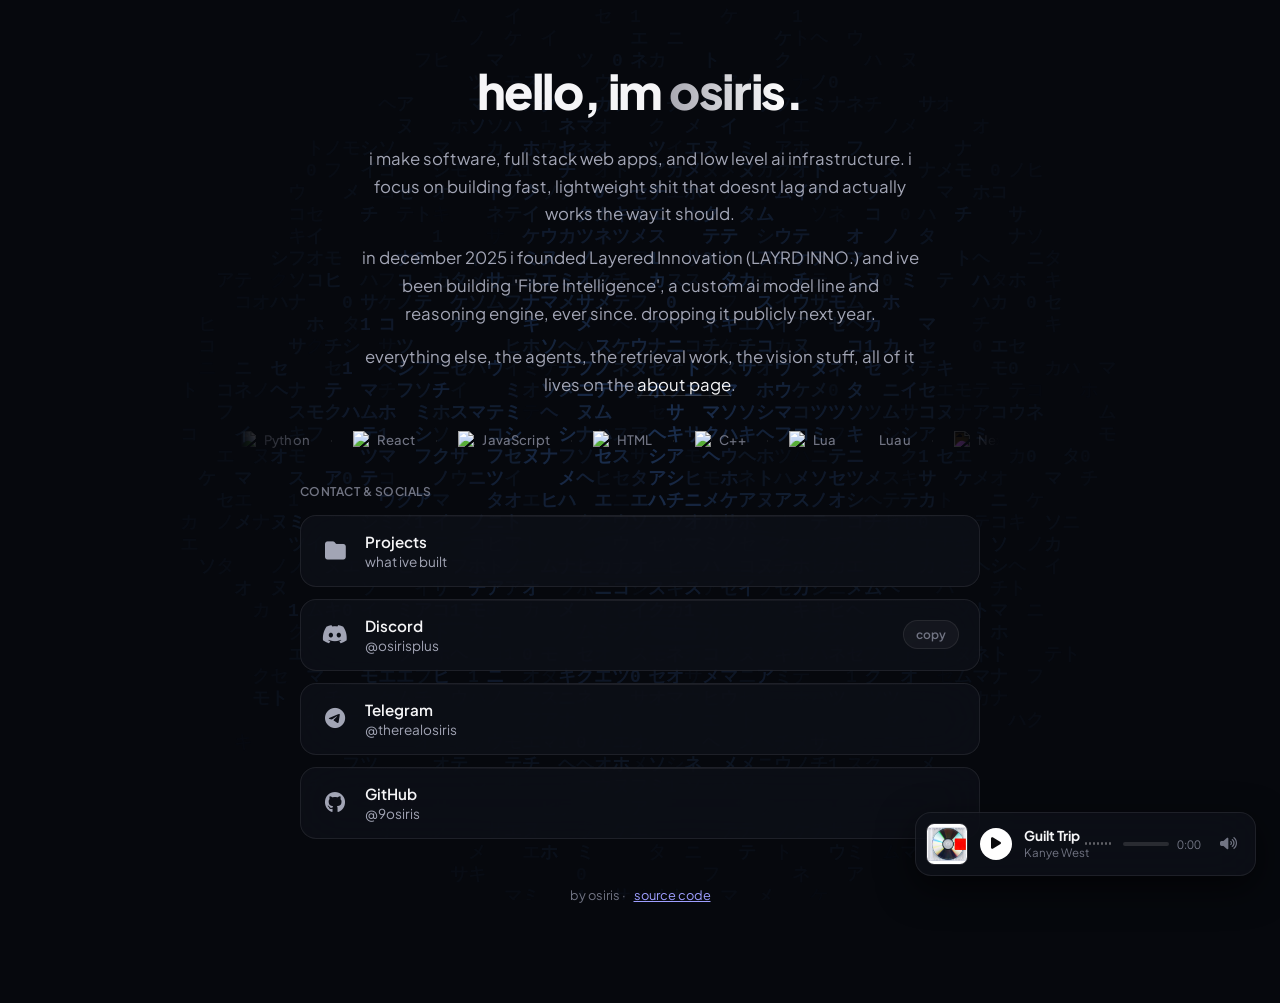
==== index.html @ ac81c74d "add footer with source link Updated footer to credit osiris and link to GitHub." ====
<!DOCTYPE html>
<html lang="en">
<head>
  <meta charset="UTF-8">
  <meta name="viewport" content="width=device-width, initial-scale=1.0">
  <title>osiris mogs</title>
  <meta name="description" content="osi the goat">
  <meta name="theme-color" content="#06080d">
  <link rel="canonical" href="https://osiris.rocks/">
  <link rel="icon" type="image/png" href="osirisweb.png">
  <link rel="apple-touch-icon" href="osirisweb.png">
  <link rel="manifest" href="manifest.json">
  <meta property="og:type" content="website">
  <meta property="og:site_name" content="osiris.rocks">
  <meta property="og:title" content="osiris mogs">
  <meta property="og:description" content="Personal site of osiris: full stack web apps, low level ai infrastructure, and reverse engineering.">
  <meta property="og:url" content="https://osiris.rocks/">
  <meta property="og:image" content="https://osiris.rocks/osirisweb.png">
  <meta property="og:image:width" content="512">
  <meta property="og:image:height" content="288">
  <meta property="og:locale" content="en_US">
  <meta name="twitter:card" content="summary_large_image">
  <meta name="twitter:title" content="osiris mogs">
  <meta name="twitter:description" content="Personal site of osiris: full stack web apps, low level ai infrastructure, and reverse engineering.">
  <meta name="twitter:image" content="https://osiris.rocks/osirisweb.png">
  <link rel="preconnect" href="https://fonts.googleapis.com">
  <link rel="preconnect" href="https://fonts.gstatic.com" crossorigin>
  <link href="https://fonts.googleapis.com/css2?family=Plus+Jakarta+Sans:wght@400;500;600;700;800&display=swap" rel="stylesheet">
  <link rel="stylesheet" href="https://cdnjs.cloudflare.com/ajax/libs/font-awesome/6.4.0/css/all.min.css">
  <link rel="stylesheet" href="orc-styles.css">
  <script type="application/ld+json">
  {
    "@context": "https://schema.org",
    "@type": "Person",
    "name": "Osiris",
    "url": "https://osiris.rocks/",
    "image": "https://osiris.rocks/osirisweb.png",
    "sameAs": ["https://github.com/9osiris", "https://t.me/therealosiris"],
    "knowsAbout": ["software engineering", "full stack web development", "low level ai infrastructure", "reverse engineering"],
    "affiliation": { "@type": "Organization", "name": "Layered Innovation" },
    "description": "Software developer and founder of Layered Innovation."
  }
  </script>
</head>
<body>
  <canvas id="bg-canvas" aria-hidden="true"></canvas>
  <div class="cursor-dot" id="cursor-dot" aria-hidden="true"></div>
  <div class="floating-audio-player" id="audio-player-widget">
    <img src="cover.jfif" alt="Yeezus album cover" class="audio-cover" draggable="false" />
    <button id="audio-play-btn" class="audio-btn" aria-label="Play or Pause">
      <i class="fa-solid fa-play" id="audio-play-icon"></i>
    </button>
    <div class="audio-info">
      <div class="audio-title-row">
        <span class="audio-title">Guilt Trip</span>
        <div class="audio-bars" id="audio-bars">
          <span class="audio-bar"></span>
          <span class="audio-bar"></span>
          <span class="audio-bar"></span>
          <span class="audio-bar"></span>
          <span class="audio-bar"></span>
          <span class="audio-bar"></span>
          <span class="audio-bar"></span>
        </div>
      </div>
      <span class="audio-artist">Kanye West</span>
    </div>
    <div class="audio-progress-wrap">
      <div class="audio-progress-bar" id="audio-progress-bar" role="slider" tabindex="0" aria-label="Seek position" aria-valuemin="0" aria-valuemax="100" aria-valuenow="0">
        <div class="audio-progress-fill" id="audio-progress-fill"></div>
      </div>
      <span class="audio-time" id="audio-time">0:00</span>
    </div>
    <button id="audio-vol-btn" class="audio-vol-btn" aria-label="Toggle Mute">
      <i class="fa-solid fa-volume-high" id="audio-vol-icon"></i>
    </button>
    <audio id="audio-element" src="guilt_trip.mp3" preload="auto" playsinline></audio>
  </div>
  <main class="app-shell centered">
    <h1 class="hero-title">hello, im <span class="accent-gradient">osiris</span>.</h1>
    <p class="bio">
      i make software, full stack web apps, and low level ai infrastructure. i focus on building fast, lightweight shit that doesnt lag and actually works the way it should.
    </p>
    <p class="bio startup-bio">
      in december 2025 i founded Layered Innovation (LAYRD INNO.) and ive been building 'Fibre Intelligence', a custom ai model line and reasoning engine, ever since. dropping it publicly next year.
    </p>
    <p class="bio about-teaser">
      everything else, the agents, the retrieval work, the vision stuff, all of it lives on the <a href="/about" class="inline-link">about page</a>.
    </p>
    <div class="ticker-wrap">
      <div class="ticker">
        <span class="ticker-item"><img src="https://cdn.jsdelivr.net/gh/devicons/devicon@latest/icons/python/python-original.svg" alt="Python">Python</span>
        <span class="ticker-sep">·</span>
        <span class="ticker-item"><img src="https://cdn.jsdelivr.net/gh/devicons/devicon@latest/icons/react/react-original.svg" alt="React">React</span>
        <span class="ticker-sep">·</span>
        <span class="ticker-item"><img src="https://cdn.jsdelivr.net/gh/devicons/devicon@latest/icons/javascript/javascript-original.svg" alt="JavaScript">JavaScript</span>
        <span class="ticker-sep">·</span>
        <span class="ticker-item"><img src="https://cdn.jsdelivr.net/gh/devicons/devicon@latest/icons/html5/html5-original.svg" alt="HTML">HTML</span>
        <span class="ticker-sep">·</span>
        <span class="ticker-item"><img src="https://cdn.jsdelivr.net/gh/devicons/devicon@latest/icons/cplusplus/cplusplus-original.svg" alt="C++">C++</span>
        <span class="ticker-sep">·</span>
        <span class="ticker-item"><img src="https://cdn.jsdelivr.net/gh/devicons/devicon@latest/icons/lua/lua-original.svg" alt="Lua">Lua</span>
        <span class="ticker-sep">·</span>
        <span class="ticker-item">Luau</span>
        <span class="ticker-sep">·</span>
        <span class="ticker-item"><img src="https://cdn.jsdelivr.net/gh/devicons/devicon@latest/icons/nextjs/nextjs-original.svg" alt="Next.js" class="invert-icon">Next.js</span>
        <span class="ticker-sep">·</span>
        <span class="ticker-item"><img src="https://cdn.jsdelivr.net/gh/devicons/devicon@latest/icons/python/python-original.svg" alt="Python">Python</span>
        <span class="ticker-sep">·</span>
        <span class="ticker-item"><img src="https://cdn.jsdelivr.net/gh/devicons/devicon@latest/icons/react/react-original.svg" alt="React">React</span>
        <span class="ticker-sep">·</span>
        <span class="ticker-item"><img src="https://cdn.jsdelivr.net/gh/devicons/devicon@latest/icons/javascript/javascript-original.svg" alt="JavaScript">JavaScript</span>
        <span class="ticker-sep">·</span>
        <span class="ticker-item"><img src="https://cdn.jsdelivr.net/gh/devicons/devicon@latest/icons/html5/html5-original.svg" alt="HTML">HTML</span>
        <span class="ticker-sep">·</span>
        <span class="ticker-item"><img src="https://cdn.jsdelivr.net/gh/devicons/devicon@latest/icons/cplusplus/cplusplus-original.svg" alt="C++">C++</span>
        <span class="ticker-sep">·</span>
        <span class="ticker-item"><img src="https://cdn.jsdelivr.net/gh/devicons/devicon@latest/icons/lua/lua-original.svg" alt="Lua">Lua</span>
        <span class="ticker-sep">·</span>
        <span class="ticker-item">Luau</span>
        <span class="ticker-sep">·</span>
        <span class="ticker-item"><img src="https://cdn.jsdelivr.net/gh/devicons/devicon@latest/icons/nextjs/nextjs-original.svg" alt="Next.js" class="invert-icon">Next.js</span>
        <span class="ticker-sep">·</span>
      </div>
    </div>
    <h2 class="section-title">contact & socials</h2>
    <div class="link-container">
      <a href="/projects" class="glass-btn">
        <div class="btn-icon"><i class="fa-solid fa-folder"></i></div>
        <div class="btn-text">
          <span class="upper">Projects</span>
          <span class="lower">what ive built</span>
        </div>
      </a>
      <div class="glass-btn" id="discord-card" role="button" tabindex="0" style="cursor: pointer;">
        <div class="btn-icon"><i class="fa-brands fa-discord"></i></div>
        <div class="btn-text">
          <span class="upper">Discord</span>
          <span class="lower">@osirisplus</span>
        </div>
        <div class="copy-badge" id="discord-copy-badge">
          <span id="discord-copy-text">copy</span>
        </div>
      </div>
      <a href="https://t.me/therealosiris" target="_blank" rel="noopener noreferrer" class="glass-btn">
        <div class="btn-icon"><i class="fa-brands fa-telegram"></i></div>
        <div class="btn-text">
          <span class="upper">Telegram</span>
          <span class="lower">@therealosiris</span>
        </div>
      </a>
      <a href="https://github.com/9osiris" target="_blank" rel="noopener noreferrer" class="glass-btn">
        <div class="btn-icon"><i class="fa-brands fa-github"></i></div>
        <div class="btn-text">
          <span class="upper">GitHub</span>
          <span class="lower">@9osiris</span>
        </div>
      </a>
    </div>
    <footer class="footer">
      by osiris · <a href="https://github.com/9osiris/rocks" target="_blank" rel="noopener noreferrer">source code</a>
    </footer>
  </main>
  <script src="bg.js"></script>
</body>
</html>
---- orc-styles.css ----
*, *::before, *::after { box-sizing: border-box; margin: 0; padding: 0; }

:root {
  color-scheme: dark;
  --bg:            #06080d;
  --bg-1:          #0e1118;
  --bg-2:          #161922;
  --surface-blur:  rgba(14, 17, 24, 0.75);
  --border:        rgba(255, 255, 255, 0.08);
  --border-2:      rgba(255, 255, 255, 0.16);
  --text:          #f5f5f7;
  --text-2:        #a2a5b5;
  --text-3:        #717483;
  --accent:        #ffffff;
  --radius-sm:     8px;
  --radius-md:     12px;
  --radius-lg:     16px;
  --radius-pill:   999px;
  --ease:          cubic-bezier(0.22, 1, 0.36, 1);
}

@media (hover: hover) and (pointer: fine) {
  * { cursor: none !important; }
}

body {
  background-color: var(--bg);
  color: var(--text);
  font-family: 'Plus Jakarta Sans', -apple-system, BlinkMacSystemFont, 'Segoe UI', Roboto, sans-serif;
  -webkit-font-smoothing: antialiased;
  -moz-osx-font-smoothing: grayscale;
  min-height: 100vh;
  display: flex;
  justify-content: center;
  align-items: center;
  padding: 60px 20px 100px;
  overflow-x: hidden;
}

#bg-canvas {
  position: fixed;
  inset: 0;
  width: 100vw;
  height: 100vh;
  z-index: 0;
  pointer-events: none;
  contain: strict;
  transform: translateZ(0);
}

.top-corner-redirect {
  position: fixed;
  top: 20px;
  right: 20px;
  z-index: 100;
}

.top-corner-redirect a {
  display: inline-flex;
  align-items: center;
  gap: 8px;
  color: var(--text-2);
  text-decoration: none;
  font-size: 0.85rem;
  font-weight: 500;
  padding: 8px 16px;
  background: var(--surface-blur);
  backdrop-filter: blur(18px);
  -webkit-backdrop-filter: blur(18px);
  border: 1px solid var(--border);
  border-radius: var(--radius-pill);
  transition: color 0.2s var(--ease), border-color 0.2s var(--ease), background 0.2s var(--ease), transform 0.2s var(--ease);
  transform: translateZ(0);
}

.top-corner-redirect a:hover {
  color: var(--text);
  border-color: var(--border-2);
  background: rgba(22, 25, 34, 0.9);
  transform: translateY(-1px);
}

.app-shell {
  width: 100%;
  max-width: 680px;
  position: relative;
  z-index: 1;
}

.centered {
  display: flex;
  flex-direction: column;
  align-items: center;
  text-align: center;
}

.hero-title {
  font-size: clamp(2rem, 5vw, 3rem);
  font-weight: 800;
  letter-spacing: -0.03em;
  margin-bottom: 24px;
}

.accent-gradient {
  background: linear-gradient(90deg, #a8a8b1 0%, #ffffff 50%, #a8a8b1 100%);
  background-size: 200% auto;
  -webkit-background-clip: text;
  -webkit-text-fill-color: transparent;
  animation: shine 4s linear infinite;
}

@keyframes shine {
  to { background-position: 200% center; }
}

.bio {
  color: var(--text-2);
  font-size: 1.05rem;
  line-height: 1.65;
  max-width: 560px;
  margin-bottom: 16px;
}

.startup-bio {
  margin-bottom: 16px;
}

.about-teaser {
  margin-bottom: 32px;
}

.ticker-wrap {
  width: calc(100% + 80px);
  margin-left: -40px;
  overflow: hidden;
  margin-bottom: 36px;
  mask-image: linear-gradient(90deg, transparent, #000 12%, #000 88%, transparent);
  -webkit-mask-image: linear-gradient(90deg, transparent, #000 12%, #000 88%, transparent);
}

.ticker {
  display: flex;
  align-items: center;
  gap: 20px;
  width: max-content;
  animation: ticker-scroll 22s linear infinite;
}

.ticker-wrap:hover .ticker {
  animation-play-state: paused;
}

@keyframes ticker-scroll {
  from { transform: translateX(0); }
  to   { transform: translateX(-50%); }
}

.ticker-item {
  display: inline-flex;
  align-items: center;
  gap: 7px;
  color: var(--text-3);
  font-size: 0.82rem;
  font-weight: 500;
  white-space: nowrap;
  letter-spacing: 0.01em;
}

.ticker-item img {
  width: 17px;
  height: 17px;
  object-fit: contain;
}

.ticker-item img.invert-icon,
.ticker-item img[src*="nextjs"] {
  filter: invert(1);
  opacity: 0.6;
}

.ticker-sep {
  color: var(--border-2);
  font-size: 0.7rem;
}

.section-title {
  font-size: 0.75rem;
  font-weight: 600;
  color: var(--text-3);
  margin-bottom: 16px;
  width: 100%;
  text-align: left;
  letter-spacing: 0.04em;
  text-transform: uppercase;
}

.about-shell {
  display: block;
  padding-top: 40px;
}

.about-title {
  text-align: center;
  margin-bottom: 28px;
}

.about-shell .bio {
  text-align: left;
  max-width: 100%;
}

.about-teaser {
  margin-bottom: 32px;
}

.about-close {
  margin-top: 40px;
}

.inline-link {
  color: var(--text);
  text-decoration: none;
  border-bottom: 1px solid var(--border-2);
  transition: border-color 0.2s var(--ease);
}

.inline-link:hover {
  border-color: var(--text);
}

.about-shell .section-title {
  margin-top: 36px;
}

.chip-group {
  display: flex;
  flex-wrap: wrap;
  gap: 8px;
}

.chip {
  display: inline-flex;
  align-items: center;
  gap: 6px;
  font-size: 0.8rem;
  font-weight: 500;
  color: var(--text-2);
  padding: 7px 14px;
  border-radius: var(--radius-pill);
  background: var(--surface-blur);
  backdrop-filter: blur(18px);
  -webkit-backdrop-filter: blur(18px);
  border: 1px solid var(--border);
  transition: color 0.2s var(--ease), border-color 0.2s var(--ease), background 0.2s var(--ease);
}

.chip:hover {
  color: var(--text);
  border-color: var(--border-2);
  background: rgba(255, 255, 255, 0.08);
}

.link-container {
  display: flex;
  flex-direction: column;
  gap: 12px;
  width: 100%;
}

.glass-btn {
  display: flex;
  align-items: center;
  padding: 16px 20px;
  background: var(--surface-blur);
  backdrop-filter: blur(24px);
  -webkit-backdrop-filter: blur(24px);
  border: 1px solid var(--border);
  border-radius: var(--radius-lg);
  text-decoration: none;
  color: var(--text);
  transition: border-color 0.2s var(--ease), background 0.2s var(--ease), box-shadow 0.2s var(--ease), transform 0.2s var(--ease);
  position: relative;
  overflow: hidden;
  user-select: none;
}

.glass-btn::after {
  content: "";
  position: absolute;
  top: 0; left: 0; right: 0;
  height: 1px;
  background: linear-gradient(90deg, transparent, rgba(255,255,255,0.08), transparent);
}

.glass-btn:hover {
  border-color: var(--border-2);
  background: rgba(28,28,33,0.9);
  box-shadow: 0 8px 24px rgba(0,0,0,0.3);
  transform: translateY(-2px);
}

.btn-icon {
  font-size: 1.3rem;
  color: var(--text-2);
  margin-right: 16px;
  display: flex;
  align-items: center;
  justify-content: center;
  width: 28px;
}

.btn-text {
  display: flex;
  flex-direction: column;
  align-items: flex-start;
}

.btn-text .upper {
  font-weight: 600;
  font-size: 0.95rem;
  margin-bottom: 2px;
}

.btn-text .lower {
  font-size: 0.85rem;
  color: var(--text-2);
}

.copy-badge {
  margin-left: auto;
  display: inline-flex;
  align-items: center;
  gap: 6px;
  font-size: 0.75rem;
  font-weight: 600;
  color: var(--text-3);
  padding: 6px 12px;
  border-radius: var(--radius-pill);
  background: rgba(255, 255, 255, 0.04);
  border: 1px solid var(--border);
  transition: color 0.2s var(--ease), border-color 0.2s var(--ease), background 0.2s var(--ease), transform 0.2s var(--ease);
}

.glass-btn:hover .copy-badge {
  color: var(--text);
  border-color: var(--border-2);
  background: rgba(255, 255, 255, 0.08);
}

.copy-badge.copied {
  color: var(--text);
  border-color: var(--border-2);
  background: rgba(255, 255, 255, 0.12);
}

.floating-audio-player {
  position: fixed;
  bottom: 24px;
  right: 24px;
  z-index: 1000;
  display: flex;
  align-items: center;
  gap: 12px;
  padding: 10px 14px 10px 10px;
  background: var(--surface-blur);
  backdrop-filter: blur(24px);
  -webkit-backdrop-filter: blur(24px);
  border: 1px solid var(--border);
  border-radius: var(--radius-lg);
  box-shadow: 0 12px 36px rgba(0, 0, 0, 0.6);
  transition: border-color 0.2s var(--ease), transform 0.2s var(--ease), box-shadow 0.2s var(--ease);
  user-select: none;
}

.floating-audio-player:hover {
  border-color: var(--border-2);
  transform: translateY(-2px);
  box-shadow: 0 16px 42px rgba(0, 0, 0, 0.7);
}

.audio-cover {
  width: 42px;
  height: 42px;
  border-radius: var(--radius-sm);
  object-fit: cover;
  flex-shrink: 0;
  border: 1px solid rgba(255, 255, 255, 0.12);
  display: block;
}

.audio-btn {
  display: inline-flex;
  align-items: center;
  justify-content: center;
  width: 32px;
  height: 32px;
  background: #ffffff;
  color: #0b0b0d;
  border: none;
  border-radius: 50%;
  cursor: pointer;
  flex-shrink: 0;
  transition: transform 0.2s var(--ease), background 0.2s var(--ease);
}

.audio-btn:hover {
  transform: scale(1.08);
  background: #e4e4e7;
}

.audio-vol-btn {
  display: inline-flex;
  align-items: center;
  justify-content: center;
  width: 26px;
  height: 26px;
  background: transparent;
  color: var(--text-3);
  border: none;
  border-radius: 50%;
  cursor: pointer;
  flex-shrink: 0;
  transition: color 0.2s var(--ease), transform 0.2s var(--ease);
}

.audio-vol-btn:hover {
  color: var(--text);
  transform: scale(1.1);
}

.audio-info {
  display: flex;
  flex-direction: column;
  align-items: flex-start;
  min-width: 76px;
}

.audio-title-row {
  display: flex;
  align-items: center;
  gap: 5px;
}

.audio-title {
  font-size: 0.85rem;
  font-weight: 700;
  color: var(--text);
  line-height: 1.2;
}

.audio-artist {
  font-size: 0.72rem;
  color: var(--text-3);
}

.audio-bars {
  display: inline-flex;
  align-items: flex-end;
  gap: 2px;
  height: 16px;
}

.audio-bar {
  width: 2px;
  height: 2.5px;
  min-height: 2.5px;
  background: rgba(255, 255, 255, 0.35);
  border-radius: 1px;
  transition: background 0.2s ease;
}

.floating-audio-player.is-playing .audio-bar {
  background: #ffffff;
}

.audio-progress-wrap {
  display: flex;
  align-items: center;
  gap: 8px;
  width: 80px;
}

.audio-progress-bar {
  flex: 1;
  height: 4px;
  background: rgba(255,255,255,0.12);
  border-radius: 999px;
  position: relative;
  cursor: pointer;
  touch-action: none;
}

.audio-progress-fill {
  position: absolute;
  top: 0;
  left: 0;
  height: 100%;
  width: 0%;
  background: #ffffff;
  border-radius: 999px;
}

.audio-time {
  font-size: 0.72rem;
  color: var(--text-3);
  font-variant-numeric: tabular-nums;
  min-width: 26px;
}

@media (max-width: 600px) {
  .floating-audio-player {
    bottom: 12px;
    right: 12px;
    left: 12px;
    justify-content: space-between;
    padding: 8px 10px;
    gap: 10px;
  }
  .audio-cover {
    width: 40px;
    height: 40px;
  }
  .audio-btn {
    width: 38px;
    height: 38px;
  }
  .audio-vol-btn {
    width: 32px;
    height: 32px;
  }
  .audio-progress-wrap {
    width: auto;
    flex: 1;
    min-width: 0;
  }
  .audio-progress-bar {
    height: 6px;
  }
  .audio-info {
    min-width: 0;
  }
  .audio-title {
    font-size: 0.8rem;
  }
}

.footer {
  margin-top: 48px;
  font-size: 0.8rem;
  color: var(--text-3);
  display: flex;
  align-items: center;
  justify-content: center;
  gap: 8px;
}

@media (hover: hover) and (pointer: fine) {
  .cursor-dot {
    position: fixed;
    top: 0;
    left: 0;
    width: 10px;
    height: 10px;
    background: #ffffff;
    border: 1px solid transparent;
    border-radius: 50%;
    pointer-events: none;
    z-index: 99999;
    box-sizing: border-box;
    will-change: transform, width, height, border-radius;
    transform: translate3d(-100px, -100px, 0);
  }

  .cursor-dot.on-box {
    background: transparent;
    border-color: rgba(255, 255, 255, 0.55);
  }
}

@media (hover: none), (pointer: coarse) {
  .cursor-dot {
    display: none !important;
  }
}

/* projects section */
.project-grid {
  display: grid;
  grid-template-columns: 1fr 1fr;
  gap: 12px;
  width: 100%;
  margin-bottom: 36px;
}

.project-card {
  display: flex;
  flex-direction: column;
  gap: 10px;
  padding: 18px;
  background: var(--surface-blur);
  backdrop-filter: blur(24px);
  -webkit-backdrop-filter: blur(24px);
  border: 1px solid var(--border);
  border-radius: var(--radius-lg);
  text-decoration: none;
  color: var(--text);
  transition: border-color 0.2s var(--ease), background 0.2s var(--ease), box-shadow 0.2s var(--ease), transform 0.2s var(--ease);
  position: relative;
  overflow: hidden;
}

.project-card::after {
  content: "";
  position: absolute;
  top: 0; left: 0; right: 0;
  height: 1px;
  background: linear-gradient(90deg, transparent, rgba(255,255,255,0.08), transparent);
}

.project-card:hover {
  border-color: var(--border-2);
  background: rgba(28,28,33,0.9);
  box-shadow: 0 8px 24px rgba(0,0,0,0.3);
  transform: translateY(-2px);
}

.project-top {
  display: flex;
  align-items: center;
  justify-content: space-between;
}

.project-name {
  font-weight: 700;
  font-size: 1.02rem;
  letter-spacing: -0.01em;
}

.project-arrow {
  font-size: 0.8rem;
  color: var(--text-3);
  transition: color 0.2s var(--ease);
}

.project-card:hover .project-arrow {
  color: var(--text);
}

.project-desc {
  font-size: 0.85rem;
  color: var(--text-2);
  line-height: 1.55;
  margin: 0;
}

@media (max-width: 600px) {
  .project-grid {
    grid-template-columns: 1fr;
  }
}
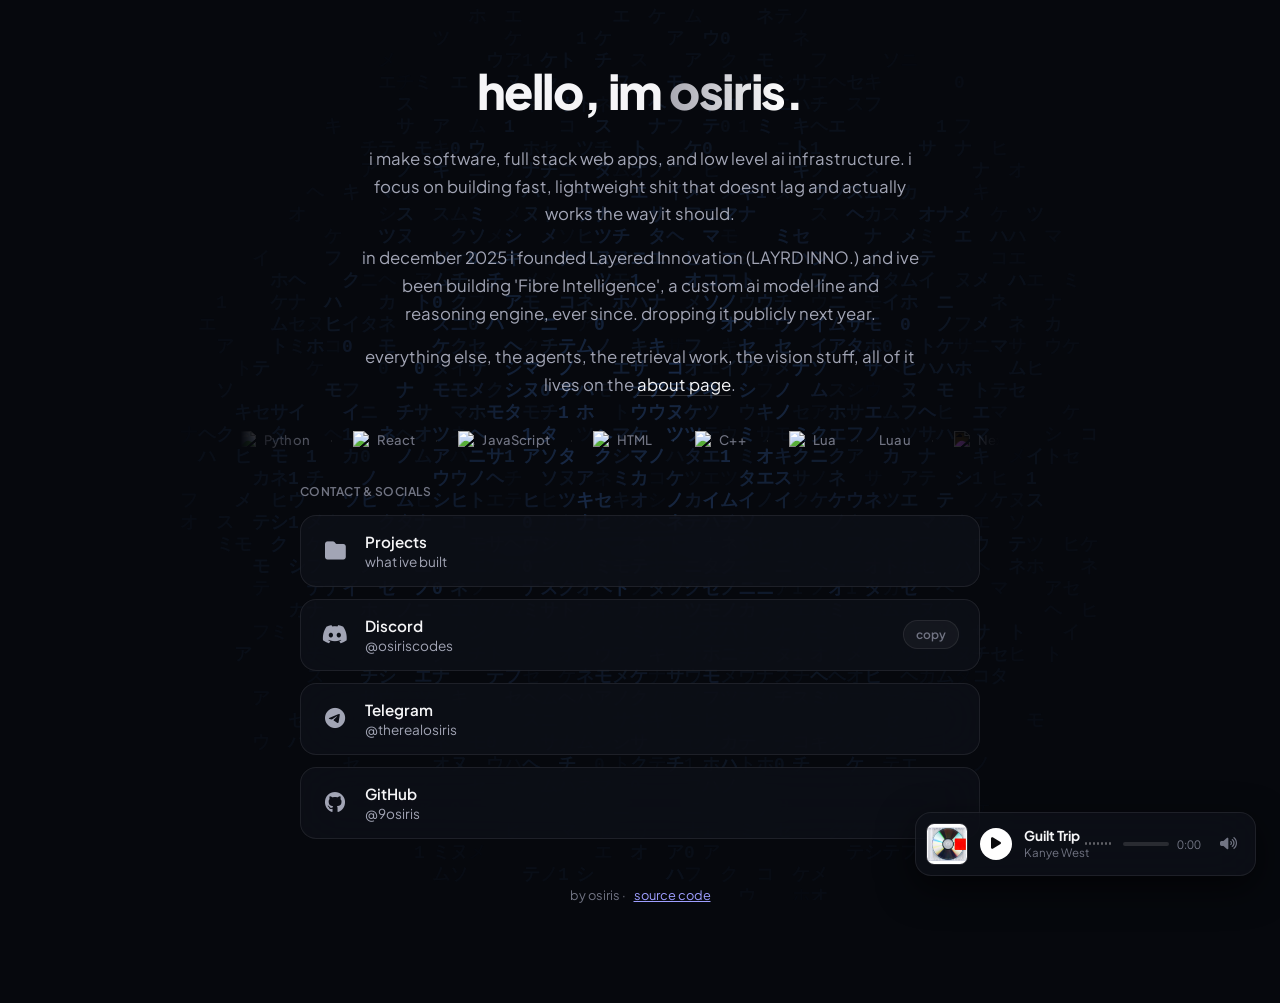
==== commit b48dc1f3: "update discord handle" ====
--- a/index.html
+++ b/index.html
@@ -136,7 +136,7 @@
         <div class="btn-icon"><i class="fa-brands fa-discord"></i></div>
         <div class="btn-text">
           <span class="upper">Discord</span>
-          <span class="lower">@osirisplus</span>
+          <span class="lower">@osiriscodes</span>
         </div>
         <div class="copy-badge" id="discord-copy-badge">
           <span id="discord-copy-text">copy</span>
--- a/orc-styles.css
+++ b/orc-styles.css
@@ -1,28 +1,25 @@
 *, *::before, *::after { box-sizing: border-box; margin: 0; padding: 0; }
-
 :root {
   color-scheme: dark;
-  --bg:            #06080d;
-  --bg-1:          #0e1118;
-  --bg-2:          #161922;
-  --surface-blur:  rgba(14, 17, 24, 0.75);
-  --border:        rgba(255, 255, 255, 0.08);
-  --border-2:      rgba(255, 255, 255, 0.16);
-  --text:          #f5f5f7;
-  --text-2:        #a2a5b5;
-  --text-3:        #717483;
-  --accent:        #ffffff;
-  --radius-sm:     8px;
-  --radius-md:     12px;
-  --radius-lg:     16px;
-  --radius-pill:   999px;
-  --ease:          cubic-bezier(0.22, 1, 0.36, 1);
-}
-
+  --bg: #06080d;
+  --bg-1: #0e1118;
+  --bg-2: #161922;
+  --surface-blur: rgba(14, 17, 24, 0.75);
+  --border: rgba(255, 255, 255, 0.08);
+  --border-2: rgba(255, 255, 255, 0.16);
+  --text: #f5f5f7;
+  --text-2: #a2a5b5;
+  --text-3: #717483;
+  --accent: #ffffff;
+  --radius-sm: 8px;
+  --radius-md: 12px;
+  --radius-lg: 16px;
+  --radius-pill: 999px;
+  --ease: cubic-bezier(0.22, 1, 0.36, 1);
+}
 @media (hover: hover) and (pointer: fine) {
   * { cursor: none !important; }
 }
-
 body {
   background-color: var(--bg);
   color: var(--text);
@@ -36,7 +33,6 @@
   padding: 60px 20px 100px;
   overflow-x: hidden;
 }
-
 #bg-canvas {
   position: fixed;
   inset: 0;
@@ -47,14 +43,12 @@
   contain: strict;
   transform: translateZ(0);
 }
-
 .top-corner-redirect {
   position: fixed;
   top: 20px;
   right: 20px;
   z-index: 100;
 }
-
 .top-corner-redirect a {
   display: inline-flex;
   align-items: center;
@@ -72,35 +66,30 @@
   transition: color 0.2s var(--ease), border-color 0.2s var(--ease), background 0.2s var(--ease), transform 0.2s var(--ease);
   transform: translateZ(0);
 }
-
 .top-corner-redirect a:hover {
   color: var(--text);
   border-color: var(--border-2);
   background: rgba(22, 25, 34, 0.9);
   transform: translateY(-1px);
 }
-
 .app-shell {
   width: 100%;
   max-width: 680px;
   position: relative;
   z-index: 1;
 }
-
 .centered {
   display: flex;
   flex-direction: column;
   align-items: center;
   text-align: center;
 }
-
 .hero-title {
   font-size: clamp(2rem, 5vw, 3rem);
   font-weight: 800;
   letter-spacing: -0.03em;
   margin-bottom: 24px;
 }
-
 .accent-gradient {
   background: linear-gradient(90deg, #a8a8b1 0%, #ffffff 50%, #a8a8b1 100%);
   background-size: 200% auto;
@@ -108,11 +97,9 @@
   -webkit-text-fill-color: transparent;
   animation: shine 4s linear infinite;
 }
-
 @keyframes shine {
   to { background-position: 200% center; }
 }
-
 .bio {
   color: var(--text-2);
   font-size: 1.05rem;
@@ -120,15 +107,12 @@
   max-width: 560px;
   margin-bottom: 16px;
 }
-
 .startup-bio {
   margin-bottom: 16px;
 }
-
 .about-teaser {
   margin-bottom: 32px;
 }
-
 .ticker-wrap {
   width: calc(100% + 80px);
   margin-left: -40px;
@@ -137,7 +121,6 @@
   mask-image: linear-gradient(90deg, transparent, #000 12%, #000 88%, transparent);
   -webkit-mask-image: linear-gradient(90deg, transparent, #000 12%, #000 88%, transparent);
 }
-
 .ticker {
   display: flex;
   align-items: center;
@@ -145,16 +128,13 @@
   width: max-content;
   animation: ticker-scroll 22s linear infinite;
 }
-
 .ticker-wrap:hover .ticker {
   animation-play-state: paused;
 }
-
 @keyframes ticker-scroll {
   from { transform: translateX(0); }
-  to   { transform: translateX(-50%); }
-}
-
+  to { transform: translateX(-50%); }
+}
 .ticker-item {
   display: inline-flex;
   align-items: center;
@@ -165,24 +145,20 @@
   white-space: nowrap;
   letter-spacing: 0.01em;
 }
-
 .ticker-item img {
   width: 17px;
   height: 17px;
   object-fit: contain;
 }
-
 .ticker-item img.invert-icon,
 .ticker-item img[src*="nextjs"] {
   filter: invert(1);
   opacity: 0.6;
 }
-
 .ticker-sep {
   color: var(--border-2);
   font-size: 0.7rem;
 }
-
 .section-title {
   font-size: 0.75rem;
   font-weight: 600;
@@ -193,51 +169,41 @@
   letter-spacing: 0.04em;
   text-transform: uppercase;
 }
-
 .about-shell {
   display: block;
   padding-top: 40px;
 }
-
 .about-title {
   text-align: center;
   margin-bottom: 28px;
 }
-
 .about-shell .bio {
   text-align: left;
   max-width: 100%;
 }
-
 .about-teaser {
   margin-bottom: 32px;
 }
-
 .about-close {
   margin-top: 40px;
 }
-
 .inline-link {
   color: var(--text);
   text-decoration: none;
   border-bottom: 1px solid var(--border-2);
   transition: border-color 0.2s var(--ease);
 }
-
 .inline-link:hover {
   border-color: var(--text);
 }
-
 .about-shell .section-title {
   margin-top: 36px;
 }
-
 .chip-group {
   display: flex;
   flex-wrap: wrap;
   gap: 8px;
 }
-
 .chip {
   display: inline-flex;
   align-items: center;
@@ -253,20 +219,17 @@
   border: 1px solid var(--border);
   transition: color 0.2s var(--ease), border-color 0.2s var(--ease), background 0.2s var(--ease);
 }
-
 .chip:hover {
   color: var(--text);
   border-color: var(--border-2);
   background: rgba(255, 255, 255, 0.08);
 }
-
 .link-container {
   display: flex;
   flex-direction: column;
   gap: 12px;
   width: 100%;
 }
-
 .glass-btn {
   display: flex;
   align-items: center;
@@ -283,22 +246,12 @@
   overflow: hidden;
   user-select: none;
 }
-
-.glass-btn::after {
-  content: "";
-  position: absolute;
-  top: 0; left: 0; right: 0;
-  height: 1px;
-  background: linear-gradient(90deg, transparent, rgba(255,255,255,0.08), transparent);
-}
-
 .glass-btn:hover {
   border-color: var(--border-2);
   background: rgba(28,28,33,0.9);
   box-shadow: 0 8px 24px rgba(0,0,0,0.3);
   transform: translateY(-2px);
 }
-
 .btn-icon {
   font-size: 1.3rem;
   color: var(--text-2);
@@ -308,24 +261,20 @@
   justify-content: center;
   width: 28px;
 }
-
 .btn-text {
   display: flex;
   flex-direction: column;
   align-items: flex-start;
 }
-
 .btn-text .upper {
   font-weight: 600;
   font-size: 0.95rem;
   margin-bottom: 2px;
 }
-
 .btn-text .lower {
   font-size: 0.85rem;
   color: var(--text-2);
 }
-
 .copy-badge {
   margin-left: auto;
   display: inline-flex;
@@ -340,19 +289,16 @@
   border: 1px solid var(--border);
   transition: color 0.2s var(--ease), border-color 0.2s var(--ease), background 0.2s var(--ease), transform 0.2s var(--ease);
 }
-
 .glass-btn:hover .copy-badge {
   color: var(--text);
   border-color: var(--border-2);
   background: rgba(255, 255, 255, 0.08);
 }
-
 .copy-badge.copied {
   color: var(--text);
   border-color: var(--border-2);
   background: rgba(255, 255, 255, 0.12);
 }
-
 .floating-audio-player {
   position: fixed;
   bottom: 24px;
@@ -371,13 +317,11 @@
   transition: border-color 0.2s var(--ease), transform 0.2s var(--ease), box-shadow 0.2s var(--ease);
   user-select: none;
 }
-
 .floating-audio-player:hover {
   border-color: var(--border-2);
   transform: translateY(-2px);
   box-shadow: 0 16px 42px rgba(0, 0, 0, 0.7);
 }
-
 .audio-cover {
   width: 42px;
   height: 42px;
@@ -387,7 +331,6 @@
   border: 1px solid rgba(255, 255, 255, 0.12);
   display: block;
 }
-
 .audio-btn {
   display: inline-flex;
   align-items: center;
@@ -402,12 +345,10 @@
   flex-shrink: 0;
   transition: transform 0.2s var(--ease), background 0.2s var(--ease);
 }
-
 .audio-btn:hover {
   transform: scale(1.08);
   background: #e4e4e7;
 }
-
 .audio-vol-btn {
   display: inline-flex;
   align-items: center;
@@ -422,44 +363,37 @@
   flex-shrink: 0;
   transition: color 0.2s var(--ease), transform 0.2s var(--ease);
 }
-
 .audio-vol-btn:hover {
   color: var(--text);
   transform: scale(1.1);
 }
-
 .audio-info {
   display: flex;
   flex-direction: column;
   align-items: flex-start;
   min-width: 76px;
 }
-
 .audio-title-row {
   display: flex;
   align-items: center;
   gap: 5px;
 }
-
 .audio-title {
   font-size: 0.85rem;
   font-weight: 700;
   color: var(--text);
   line-height: 1.2;
 }
-
 .audio-artist {
   font-size: 0.72rem;
   color: var(--text-3);
 }
-
 .audio-bars {
   display: inline-flex;
   align-items: flex-end;
   gap: 2px;
   height: 16px;
 }
-
 .audio-bar {
   width: 2px;
   height: 2.5px;
@@ -468,18 +402,15 @@
   border-radius: 1px;
   transition: background 0.2s ease;
 }
-
 .floating-audio-player.is-playing .audio-bar {
   background: #ffffff;
 }
-
 .audio-progress-wrap {
   display: flex;
   align-items: center;
   gap: 8px;
   width: 80px;
 }
-
 .audio-progress-bar {
   flex: 1;
   height: 4px;
@@ -489,7 +420,6 @@
   cursor: pointer;
   touch-action: none;
 }
-
 .audio-progress-fill {
   position: absolute;
   top: 0;
@@ -499,14 +429,12 @@
   background: #ffffff;
   border-radius: 999px;
 }
-
 .audio-time {
   font-size: 0.72rem;
   color: var(--text-3);
   font-variant-numeric: tabular-nums;
   min-width: 26px;
 }
-
 @media (max-width: 600px) {
   .floating-audio-player {
     bottom: 12px;
@@ -543,7 +471,6 @@
     font-size: 0.8rem;
   }
 }
-
 .footer {
   margin-top: 48px;
   font-size: 0.8rem;
@@ -553,7 +480,6 @@
   justify-content: center;
   gap: 8px;
 }
-
 @media (hover: hover) and (pointer: fine) {
   .cursor-dot {
     position: fixed;
@@ -570,20 +496,16 @@
     will-change: transform, width, height, border-radius;
     transform: translate3d(-100px, -100px, 0);
   }
-
   .cursor-dot.on-box {
     background: transparent;
     border-color: rgba(255, 255, 255, 0.55);
   }
 }
-
 @media (hover: none), (pointer: coarse) {
   .cursor-dot {
     display: none !important;
   }
 }
-
-/* projects section */
 .project-grid {
   display: grid;
   grid-template-columns: 1fr 1fr;
@@ -591,7 +513,6 @@
   width: 100%;
   margin-bottom: 36px;
 }
-
 .project-card {
   display: flex;
   flex-direction: column;
@@ -608,51 +529,36 @@
   position: relative;
   overflow: hidden;
 }
-
-.project-card::after {
-  content: "";
-  position: absolute;
-  top: 0; left: 0; right: 0;
-  height: 1px;
-  background: linear-gradient(90deg, transparent, rgba(255,255,255,0.08), transparent);
-}
-
 .project-card:hover {
   border-color: var(--border-2);
   background: rgba(28,28,33,0.9);
   box-shadow: 0 8px 24px rgba(0,0,0,0.3);
   transform: translateY(-2px);
 }
-
 .project-top {
   display: flex;
   align-items: center;
   justify-content: space-between;
 }
-
 .project-name {
   font-weight: 700;
   font-size: 1.02rem;
   letter-spacing: -0.01em;
 }
-
 .project-arrow {
   font-size: 0.8rem;
   color: var(--text-3);
   transition: color 0.2s var(--ease);
 }
-
 .project-card:hover .project-arrow {
   color: var(--text);
 }
-
 .project-desc {
   font-size: 0.85rem;
   color: var(--text-2);
   line-height: 1.55;
   margin: 0;
 }
-
 @media (max-width: 600px) {
   .project-grid {
     grid-template-columns: 1fr;
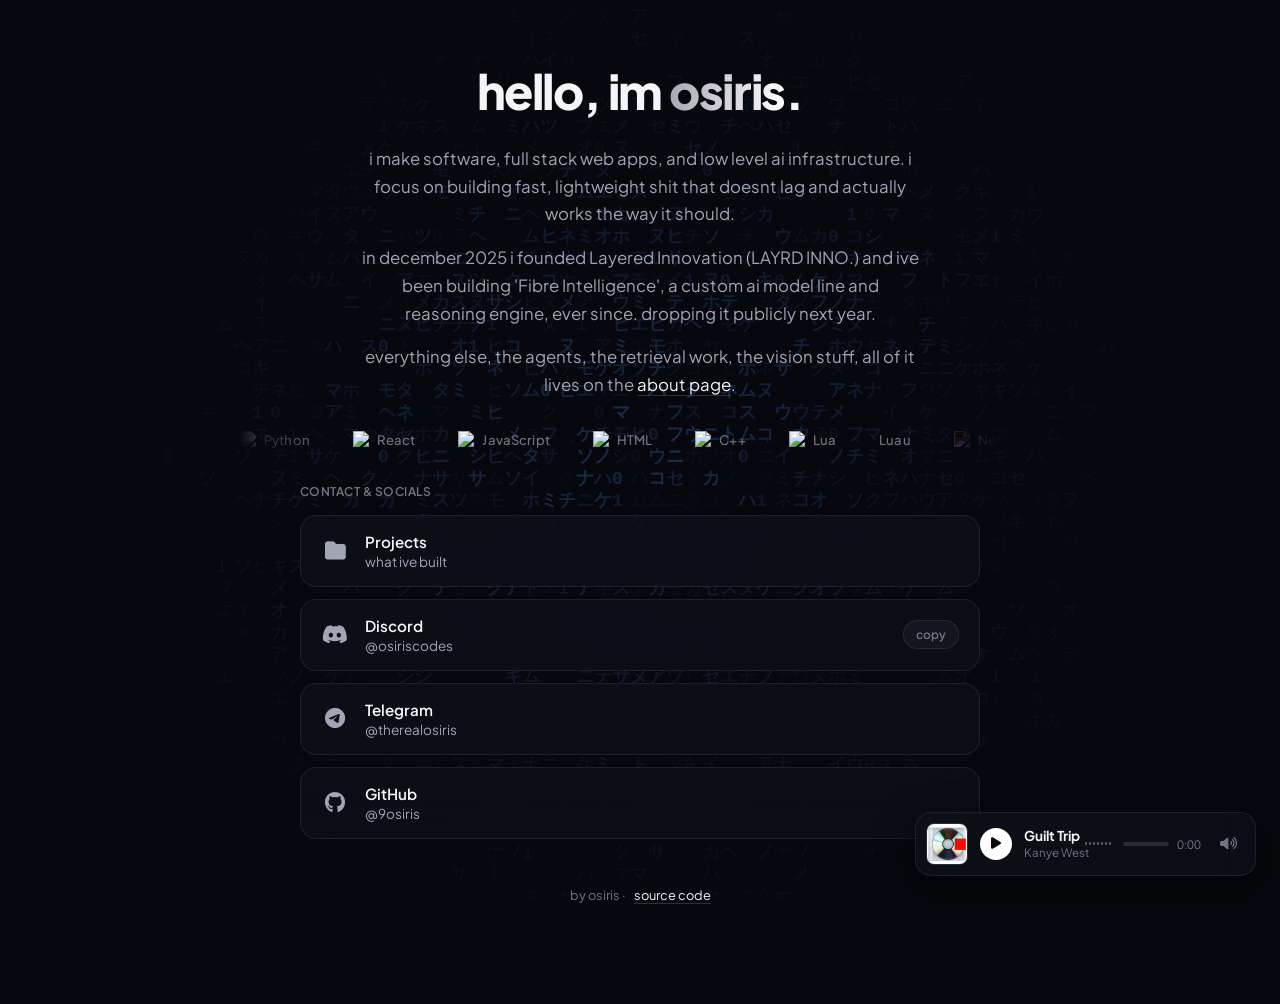
==== commit 1807a9e7: "simplify source code link styling" ====
--- a/index.html
+++ b/index.html
@@ -158,7 +158,7 @@
       </a>
     </div>
     <footer class="footer">
-      by osiris · <a href="https://github.com/9osiris/rocks" target="_blank" rel="noopener noreferrer">source code</a>
+      by osiris · <a href="https://github.com/9osiris/rocks" target="_blank" rel="noopener noreferrer" class="inline-link">source code</a>
     </footer>
   </main>
   <script src="bg.js"></script>
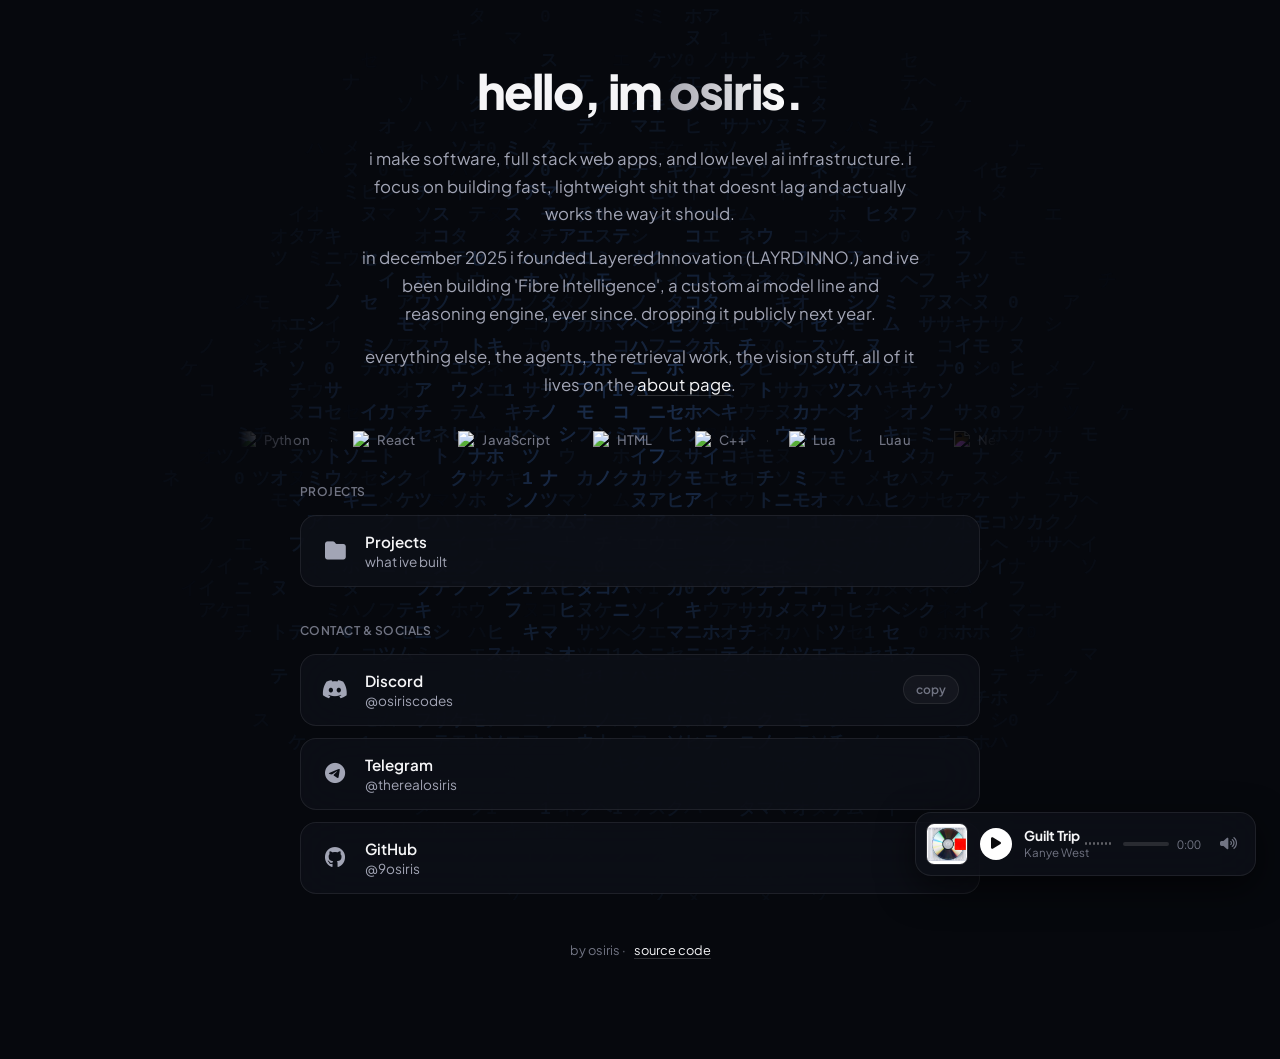
==== commit 6a0e01c0: "move projects out of contact section" ====
--- a/index.html
+++ b/index.html
@@ -123,15 +123,19 @@
         <span class="ticker-sep">·</span>
       </div>
     </div>
-    <h2 class="section-title">contact & socials</h2>
-    <div class="link-container">
-      <a href="/projects" class="glass-btn">
+       <h2 class="section-title">projects</h2>
+    <div class="link-container" style="margin-bottom: 36px;">    
+       <a href="/projects" class="glass-btn">
         <div class="btn-icon"><i class="fa-solid fa-folder"></i></div>
         <div class="btn-text">
           <span class="upper">Projects</span>
           <span class="lower">what ive built</span>
         </div>
       </a>
+    </div>
+    <h2 class="section-title">contact & socials</h2>
+    <div class="link-container">
+     
       <div class="glass-btn" id="discord-card" role="button" tabindex="0" style="cursor: pointer;">
         <div class="btn-icon"><i class="fa-brands fa-discord"></i></div>
         <div class="btn-text">
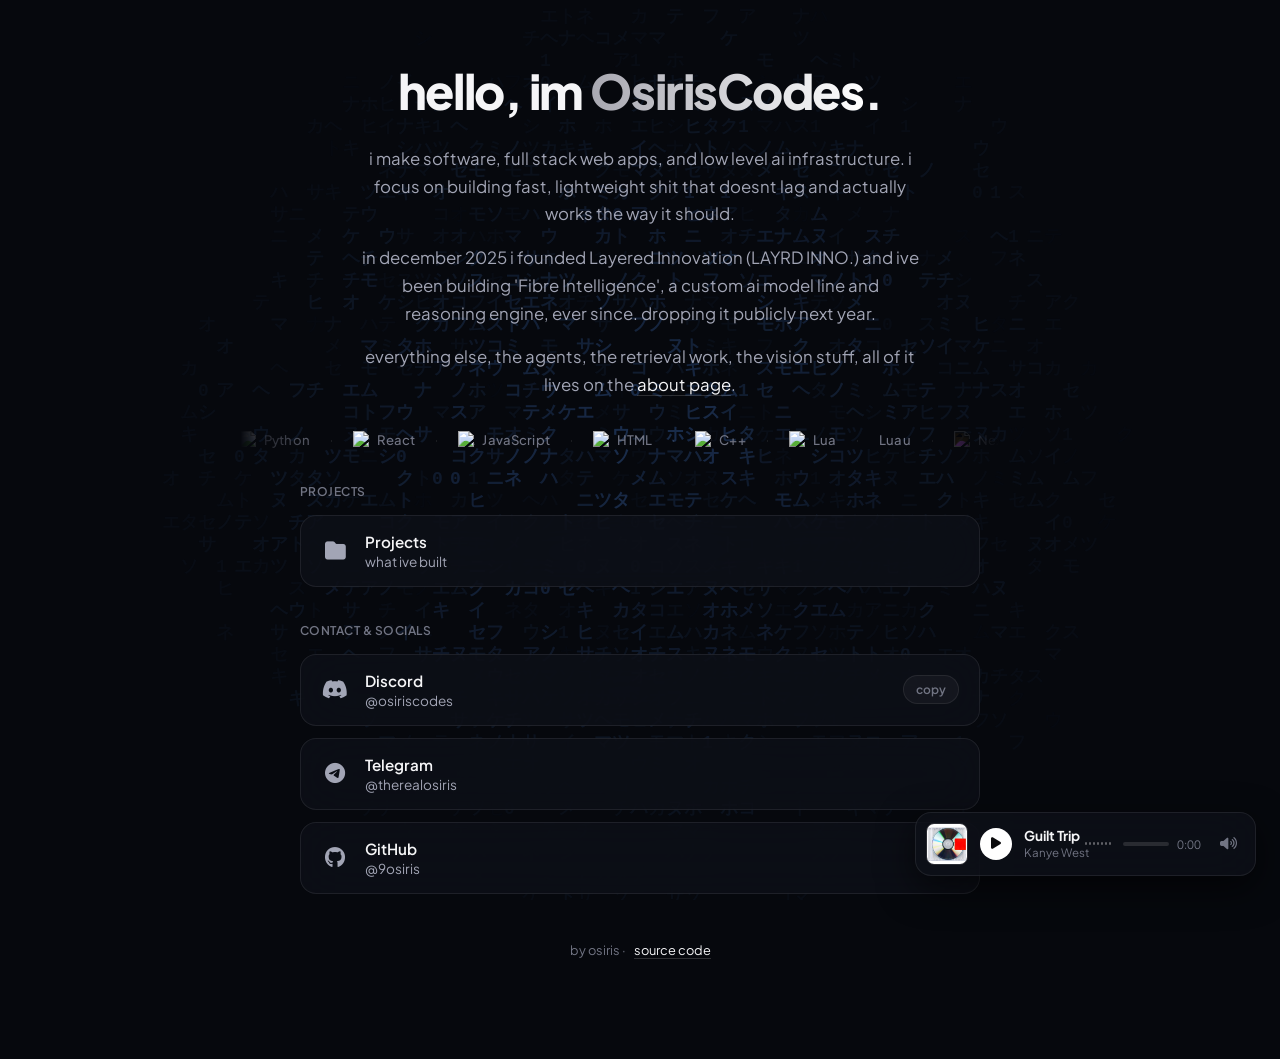
==== commit b6d7c702: "rename site title to OsirisCodes" ====
--- a/index.html
+++ b/index.html
@@ -3,7 +3,7 @@
 <head>
   <meta charset="UTF-8">
   <meta name="viewport" content="width=device-width, initial-scale=1.0">
-  <title>osiris mogs</title>
+  <title>OsirisCodes</title>
   <meta name="description" content="osi the goat">
   <meta name="theme-color" content="#06080d">
   <link rel="canonical" href="https://osiris.rocks/">
@@ -12,7 +12,7 @@
   <link rel="manifest" href="manifest.json">
   <meta property="og:type" content="website">
   <meta property="og:site_name" content="osiris.rocks">
-  <meta property="og:title" content="osiris mogs">
+  <meta property="og:title" content="OsirisCodes">
   <meta property="og:description" content="Personal site of osiris: full stack web apps, low level ai infrastructure, and reverse engineering.">
   <meta property="og:url" content="https://osiris.rocks/">
   <meta property="og:image" content="https://osiris.rocks/osirisweb.png">
@@ -20,7 +20,7 @@
   <meta property="og:image:height" content="288">
   <meta property="og:locale" content="en_US">
   <meta name="twitter:card" content="summary_large_image">
-  <meta name="twitter:title" content="osiris mogs">
+  <meta name="twitter:title" content="OsirisCodes">
   <meta name="twitter:description" content="Personal site of osiris: full stack web apps, low level ai infrastructure, and reverse engineering.">
   <meta name="twitter:image" content="https://osiris.rocks/osirisweb.png">
   <link rel="preconnect" href="https://fonts.googleapis.com">
@@ -77,7 +77,7 @@
     <audio id="audio-element" src="guilt_trip.mp3" preload="auto" playsinline></audio>
   </div>
   <main class="app-shell centered">
-    <h1 class="hero-title">hello, im <span class="accent-gradient">osiris</span>.</h1>
+    <h1 class="hero-title">hello, im <span class="accent-gradient">OsirisCodes</span>.</h1>
     <p class="bio">
       i make software, full stack web apps, and low level ai infrastructure. i focus on building fast, lightweight shit that doesnt lag and actually works the way it should.
     </p>
--- a/orc-styles.css
+++ b/orc-styles.css
@@ -506,7 +506,7 @@
     display: none !important;
   }
 }
-.project-grid {
+.page-back { margin-bottom: 32px; } .project-grid {
   display: grid;
   grid-template-columns: 1fr 1fr;
   gap: 12px;
@@ -560,7 +560,7 @@
   margin: 0;
 }
 @media (max-width: 600px) {
-  .project-grid {
+  .page-back { margin-bottom: 32px; } .project-grid {
     grid-template-columns: 1fr;
   }
 }
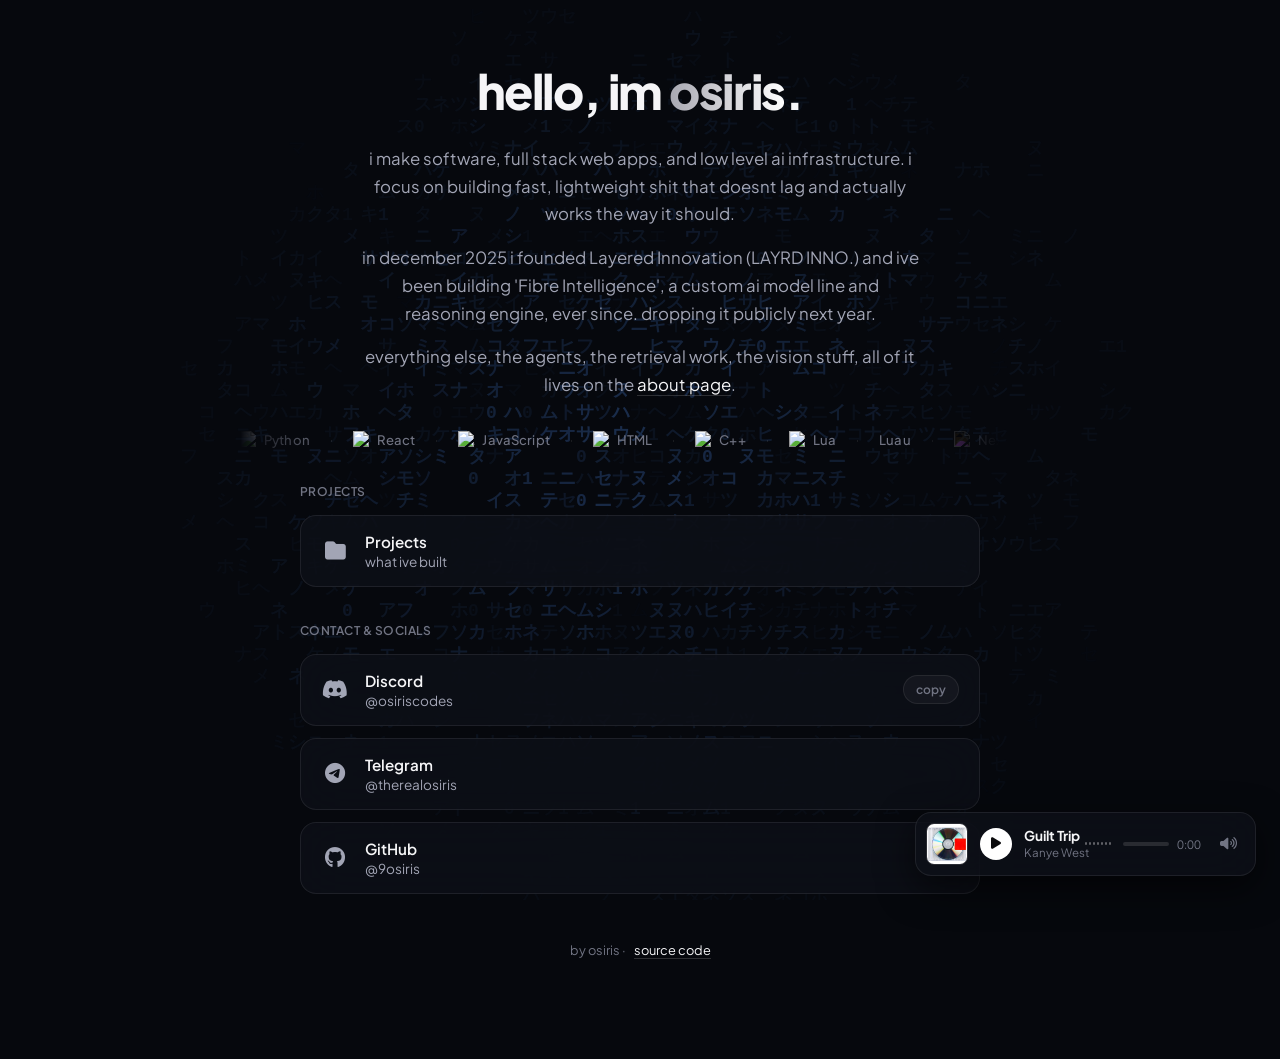
==== commit 25e74138: "Update index.html" ====
--- a/index.html
+++ b/index.html
@@ -77,7 +77,7 @@
     <audio id="audio-element" src="guilt_trip.mp3" preload="auto" playsinline></audio>
   </div>
   <main class="app-shell centered">
-    <h1 class="hero-title">hello, im <span class="accent-gradient">OsirisCodes</span>.</h1>
+    <h1 class="hero-title">hello, im <span class="accent-gradient">osiris</span>.</h1>
     <p class="bio">
       i make software, full stack web apps, and low level ai infrastructure. i focus on building fast, lightweight shit that doesnt lag and actually works the way it should.
     </p>
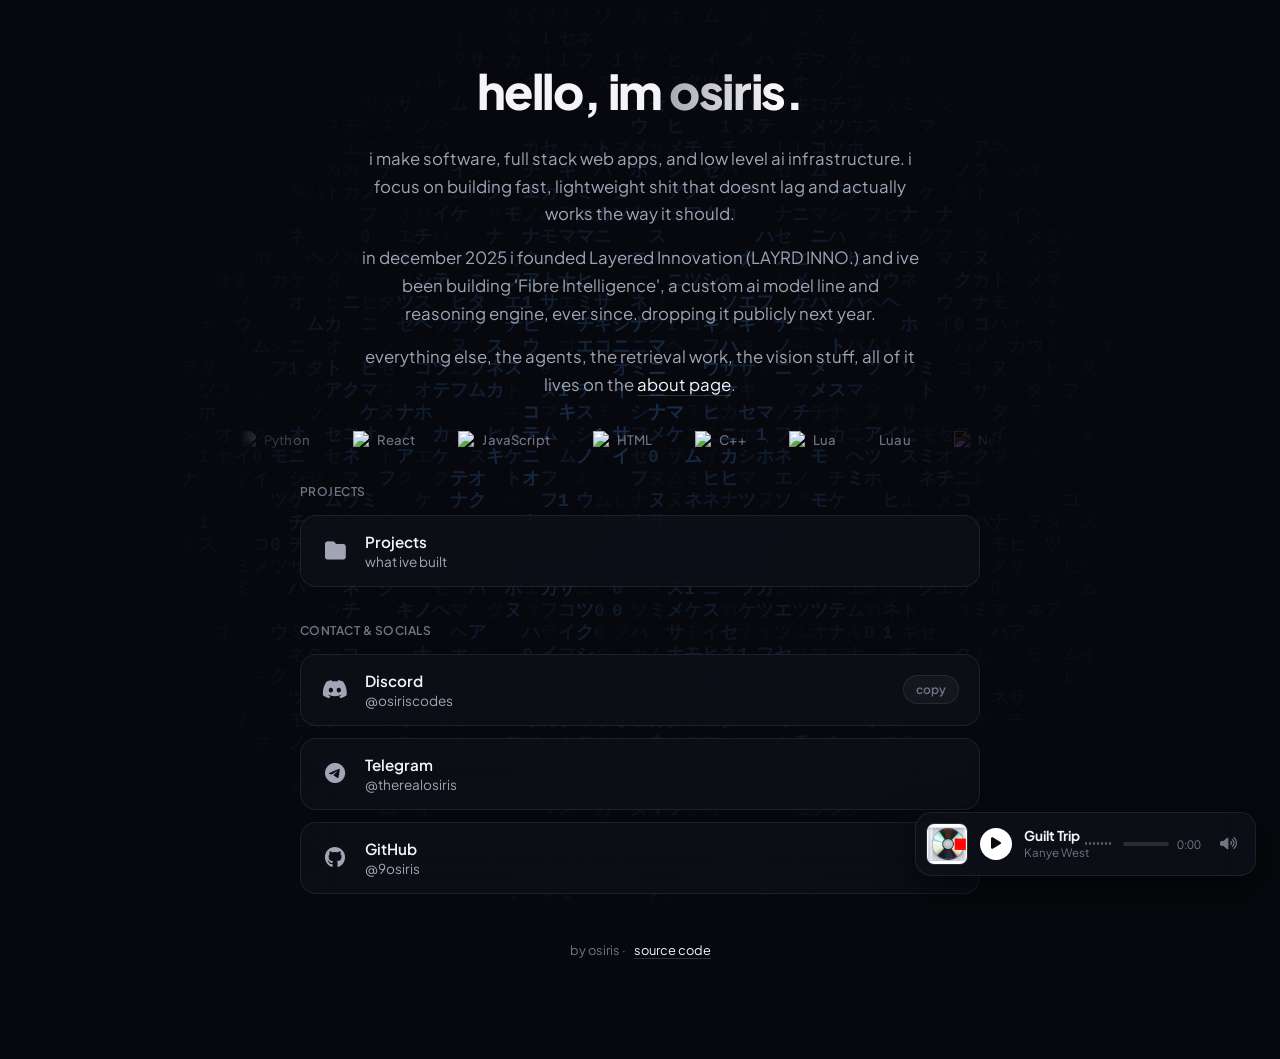
==== commit 83066460: "Change Open Graph description for personal site Updated the Open Graph description meta tag for clar" ====
--- a/index.html
+++ b/index.html
@@ -13,7 +13,7 @@
   <meta property="og:type" content="website">
   <meta property="og:site_name" content="osiris.rocks">
   <meta property="og:title" content="OsirisCodes">
-  <meta property="og:description" content="Personal site of osiris: full stack web apps, low level ai infrastructure, and reverse engineering.">
+  <meta property="og:description" content="Personal site of osiris">
   <meta property="og:url" content="https://osiris.rocks/">
   <meta property="og:image" content="https://osiris.rocks/osirisweb.png">
   <meta property="og:image:width" content="512">
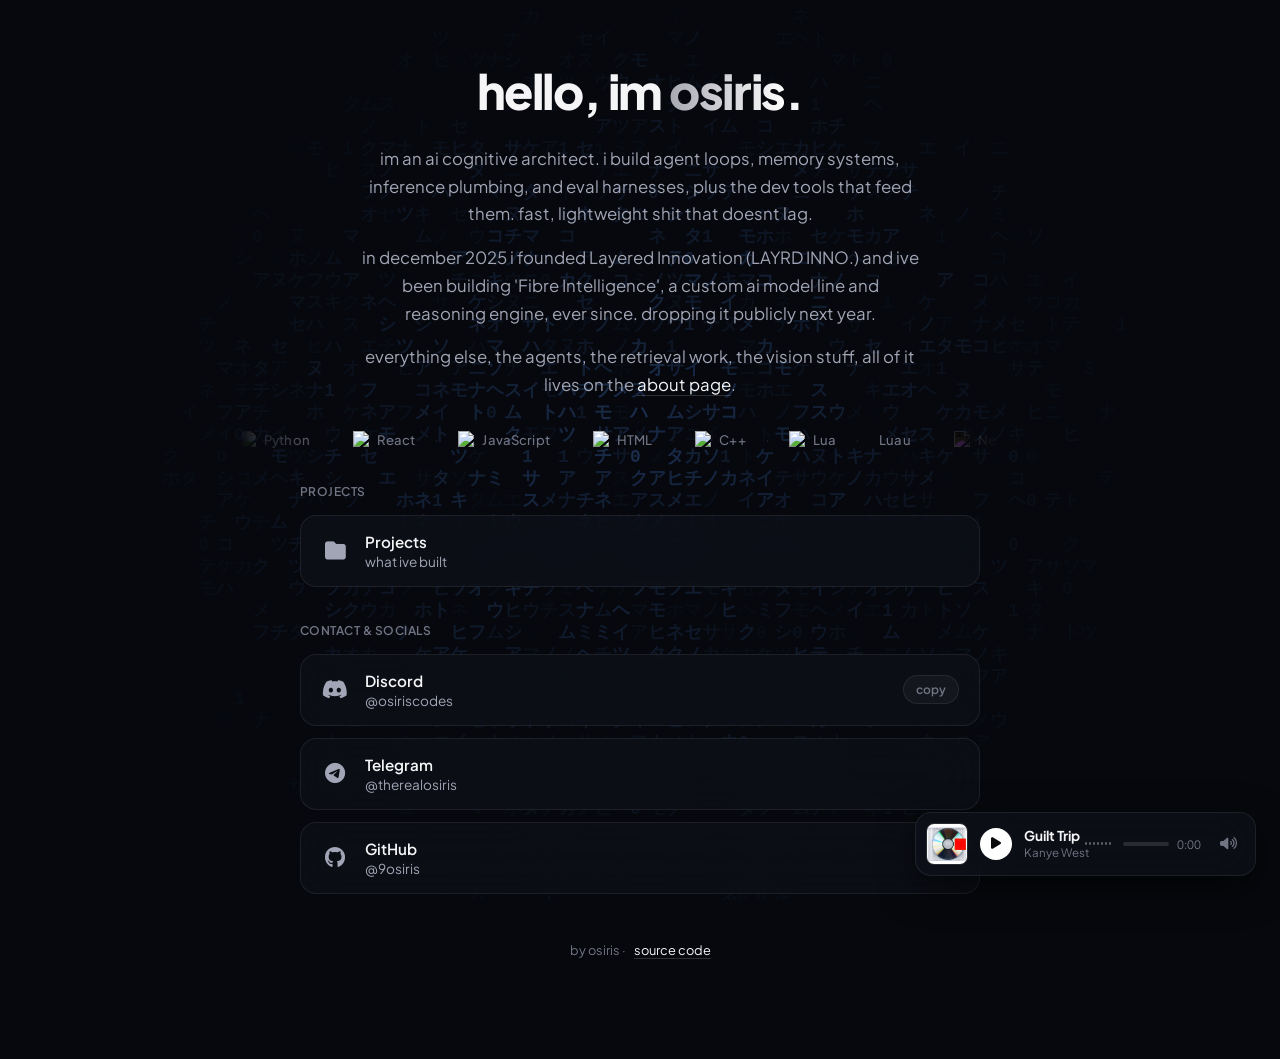
==== commit 69c05a69: "re-aim hero at ai architecture" ====
--- a/index.html
+++ b/index.html
@@ -79,7 +79,7 @@
   <main class="app-shell centered">
     <h1 class="hero-title">hello, im <span class="accent-gradient">osiris</span>.</h1>
     <p class="bio">
-      i make software, full stack web apps, and low level ai infrastructure. i focus on building fast, lightweight shit that doesnt lag and actually works the way it should.
+      im an ai cognitive architect. i build agent loops, memory systems, inference plumbing, and eval harnesses, plus the dev tools that feed them. fast, lightweight shit that doesnt lag.
     </p>
     <p class="bio startup-bio">
       in december 2025 i founded Layered Innovation (LAYRD INNO.) and ive been building 'Fibre Intelligence', a custom ai model line and reasoning engine, ever since. dropping it publicly next year.
